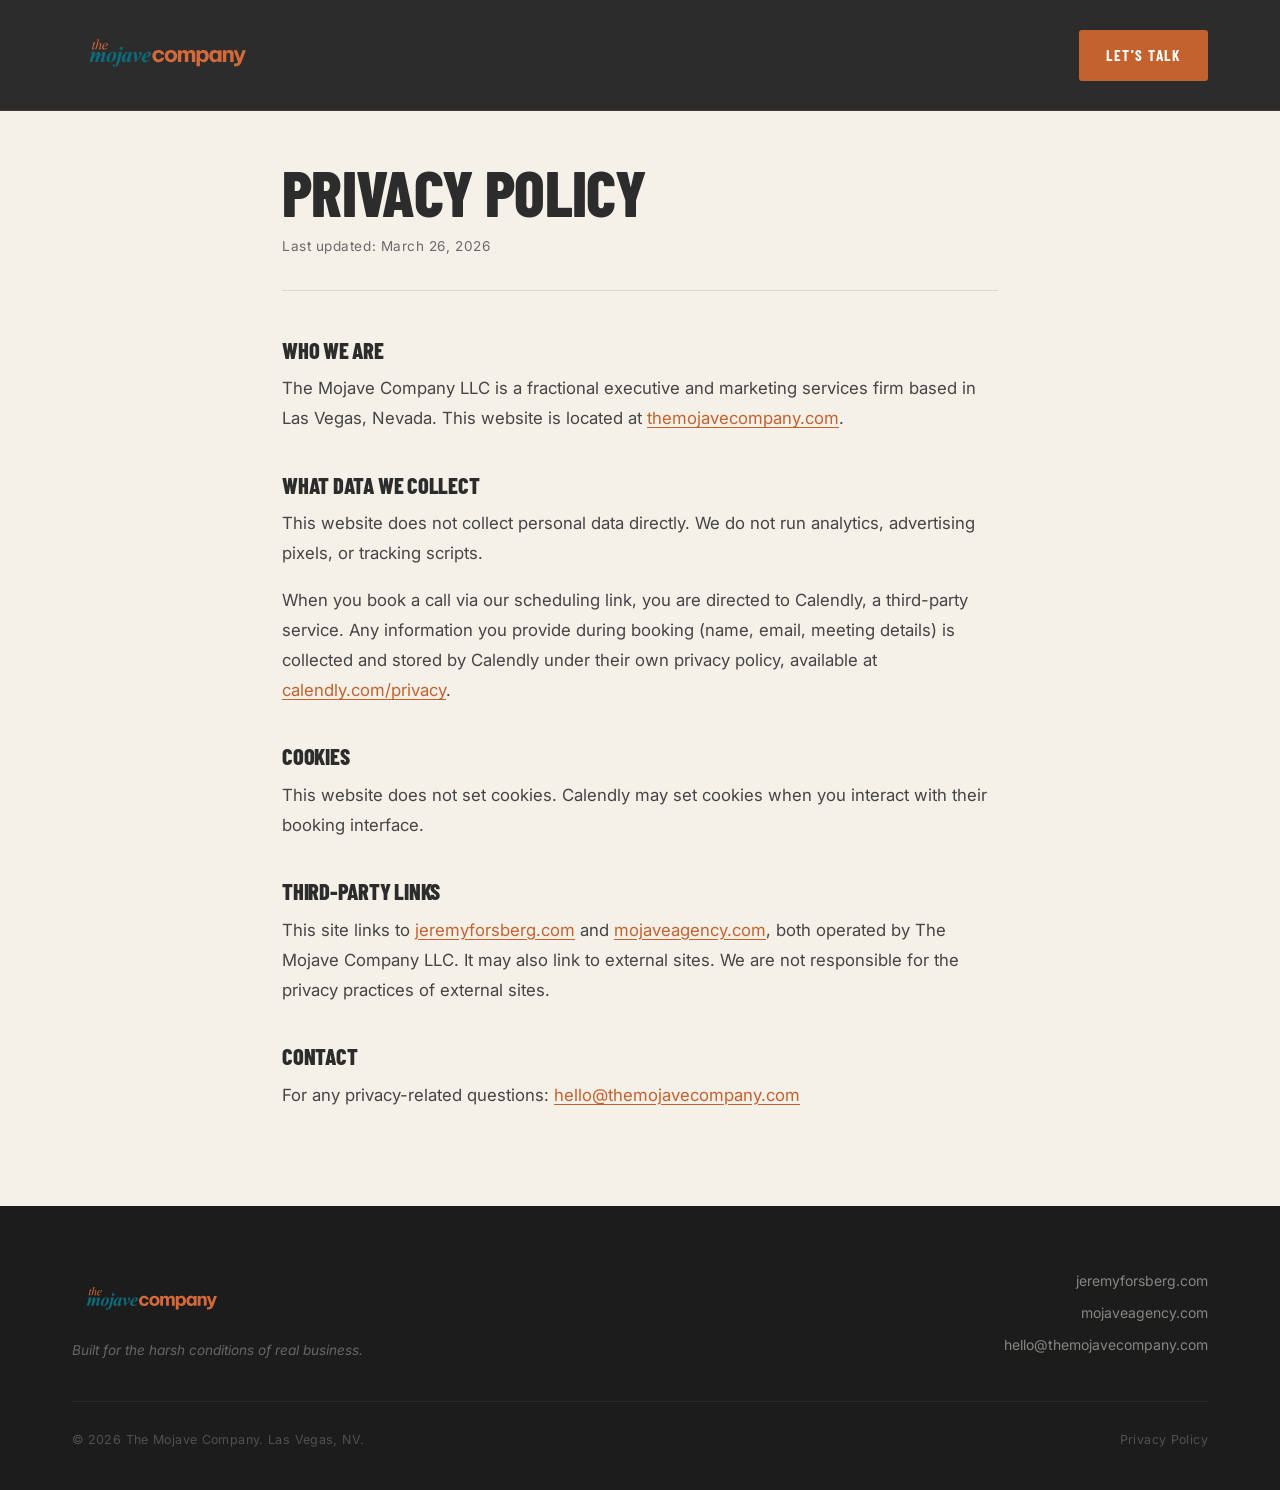
==== privacy.html @ a732d6ca "Add privacy policy page; add footer privacy link - New privacy.html with nav/footer matching index.h" ====
<!DOCTYPE html>
<html lang="en">
<head>
  <meta charset="UTF-8">
  <meta name="viewport" content="width=device-width, initial-scale=1.0">
  <title>Privacy Policy — The Mojave Company</title>
  <meta name="description" content="Privacy policy for The Mojave Company LLC.">
  <link rel="preconnect" href="https://fonts.googleapis.com">
  <link rel="preconnect" href="https://fonts.gstatic.com" crossorigin>
  <link href="https://fonts.googleapis.com/css2?family=Barlow+Condensed:ital,wght@0,400;0,600;0,700;0,800;1,700&family=Inter:wght@400;500;600&display=swap" rel="stylesheet">
  <link rel="stylesheet" href="style.css">
  <link rel="icon" type="image/png" href="assets/mojave-m.png">
  <link rel="apple-touch-icon" href="assets/mojave-m.png">
  <style>
    .privacy {
      padding: 10rem 0 6rem;
      min-height: 100vh;
    }
    .privacy__header {
      margin-bottom: 3rem;
      padding-bottom: 2rem;
      border-bottom: 1px solid rgba(44, 44, 44, 0.12);
    }
    .privacy__title {
      font-size: clamp(2.5rem, 5vw, 4rem);
      margin-bottom: 0.75rem;
    }
    .privacy__updated {
      font-size: 0.85rem;
      color: var(--muted);
      letter-spacing: 0.04em;
    }
    .privacy__body {
      display: flex;
      flex-direction: column;
      gap: 2.5rem;
    }
    .privacy__section h2 {
      font-size: 1.4rem;
      margin-bottom: 0.75rem;
      color: var(--charcoal);
    }
    .privacy__section p {
      font-size: 1.05rem;
      line-height: 1.8;
      color: #454545;
    }
    .privacy__section p + p {
      margin-top: 1rem;
    }
    .privacy__section a {
      color: var(--burnt-orange);
      text-decoration: underline;
      text-underline-offset: 3px;
    }
    .privacy__section a:hover {
      opacity: 0.8;
    }
  </style>
</head>
<body>

  <!-- NAV -->
  <nav class="nav" id="nav">
    <div class="nav__inner">
      <a href="/" class="nav__logo">
        <img src="assets/mojavecompany-logo.svg" alt="The Mojave Company" class="nav__logo-img">
      </a>
      <a href="/#contact" class="btn btn--primary">Let's Talk</a>
    </div>
  </nav>

  <!-- PRIVACY POLICY -->
  <main class="privacy">
    <div class="container container--narrow">

      <div class="privacy__header">
        <h1 class="privacy__title">Privacy Policy</h1>
        <p class="privacy__updated">Last updated: March 26, 2026</p>
      </div>

      <div class="privacy__body">

        <div class="privacy__section">
          <h2>Who we are</h2>
          <p>The Mojave Company LLC is a fractional executive and marketing services firm based in Las Vegas, Nevada. This website is located at <a href="https://themojavecompany.com">themojavecompany.com</a>.</p>
        </div>

        <div class="privacy__section">
          <h2>What data we collect</h2>
          <p>This website does not collect personal data directly. We do not run analytics, advertising pixels, or tracking scripts.</p>
          <p>When you book a call via our scheduling link, you are directed to Calendly, a third-party service. Any information you provide during booking (name, email, meeting details) is collected and stored by Calendly under their own privacy policy, available at <a href="https://calendly.com/privacy" target="_blank" rel="noopener">calendly.com/privacy</a>.</p>
        </div>

        <div class="privacy__section">
          <h2>Cookies</h2>
          <p>This website does not set cookies. Calendly may set cookies when you interact with their booking interface.</p>
        </div>

        <div class="privacy__section">
          <h2>Third-party links</h2>
          <p>This site links to <a href="https://jeremyforsberg.com" target="_blank" rel="noopener">jeremyforsberg.com</a> and <a href="https://mojaveagency.com" target="_blank" rel="noopener">mojaveagency.com</a>, both operated by The Mojave Company LLC. It may also link to external sites. We are not responsible for the privacy practices of external sites.</p>
        </div>

        <div class="privacy__section">
          <h2>Contact</h2>
          <p>For any privacy-related questions: <a href="mailto:hello@themojavecompany.com">hello@themojavecompany.com</a></p>
        </div>

      </div>
    </div>
  </main>

  <!-- FOOTER -->
  <footer class="footer">
    <div class="container">
      <div class="footer__inner">
        <div class="footer__brand">
          <img src="assets/mojavecompany-logo.svg" alt="The Mojave Company" class="footer__logo-img">
          <span class="footer__tagline">Built for the harsh conditions of real business.</span>
        </div>
        <nav class="footer__links" aria-label="Footer navigation">
          <a href="https://jeremyforsberg.com" target="_blank" rel="noopener">jeremyforsberg.com</a>
          <a href="https://mojaveagency.com" target="_blank" rel="noopener">mojaveagency.com</a>
          <a href="mailto:hello@themojavecompany.com">hello@themojavecompany.com</a>
        </nav>
      </div>
      <div class="footer__bottom">
        <span>&copy; 2026 The Mojave Company. Las Vegas, NV.</span>
        <a href="privacy.html">Privacy Policy</a>
      </div>
    </div>
  </footer>

</body>
</html>
---- style.css ----
/* ============================================================
   THE MOJAVE COMPANY — style.css
   themojavecompany.com
   ============================================================ */

/* ── Custom Properties ─────────────────────────────────────── */
:root {
  --sand:         #D4B896;
  --charcoal:     #2C2C2C;
  --burnt-orange: #C4622D;
  --teal:         #4A8B8B;
  --off-white:    #F5F0E8;
  --dark:         #1C1C1C;
  --muted:        #6B6B6B;

  --font-heading: 'Barlow Condensed', sans-serif;
  --font-body:    'Inter', sans-serif;

  --max-w:        1200px;
  --max-w-narrow: 780px;

  --ease: 0.2s ease;
}

/* ── Reset ──────────────────────────────────────────────────── */
*, *::before, *::after {
  box-sizing: border-box;
  margin: 0;
  padding: 0;
}

html {
  scroll-behavior: smooth;
  font-size: 16px;
}

body {
  font-family: var(--font-body);
  color: var(--charcoal);
  background: var(--off-white);
  line-height: 1.6;
  -webkit-font-smoothing: antialiased;
  -moz-osx-font-smoothing: grayscale;
}

img {
  display: block;
  max-width: 100%;
}

a {
  color: inherit;
  text-decoration: none;
}

ul { list-style: none; }

h1, h2, h3, h4 {
  font-family: var(--font-heading);
  font-weight: 800;
  line-height: 1;
  text-transform: uppercase;
  letter-spacing: -0.01em;
}

/* ── Containers ─────────────────────────────────────────────── */
.container {
  max-width: var(--max-w);
  margin: 0 auto;
  padding: 0 2rem;
}

.container--narrow {
  max-width: var(--max-w-narrow);
  margin: 0 auto;
  padding: 0 2rem;
}

/* ── Section Labels ─────────────────────────────────────────── */
.section__label {
  display: block;
  font-family: var(--font-heading);
  font-size: 1.05rem;
  font-weight: 800;
  letter-spacing: 0.22em;
  text-transform: uppercase;
  color: var(--teal);
  margin-bottom: 1rem;
}

.section__label--accent { color: var(--burnt-orange); }
.section__label--light  { color: var(--sand); }

.section__title {
  font-size: clamp(2.5rem, 5vw, 3.75rem);
  margin-bottom: 3.5rem;
}

/* ── Buttons ────────────────────────────────────────────────── */
.btn {
  display: inline-block;
  font-family: var(--font-heading);
  font-size: 0.95rem;
  font-weight: 700;
  letter-spacing: 0.1em;
  text-transform: uppercase;
  padding: 0.7rem 1.6rem;
  border-radius: 3px;
  border: 2px solid transparent;
  cursor: pointer;
  transition: background var(--ease), color var(--ease), border-color var(--ease);
  white-space: nowrap;
  text-align: center;
}

.btn--lg   { font-size: 1.05rem; padding: 0.9rem 2.2rem; }
.btn--full { width: 100%; display: block; }

/* Primary — burnt orange fill */
.btn--primary {
  background: var(--burnt-orange);
  color: #fff;
  border-color: var(--burnt-orange);
}
.btn--primary:hover {
  background: #ad5426;
  border-color: #ad5426;
}

/* Ghost — for dark backgrounds */
.btn--ghost {
  background: transparent;
  color: var(--off-white);
  border-color: rgba(245, 240, 232, 0.35);
}
.btn--ghost:hover {
  background: rgba(245, 240, 232, 0.08);
  border-color: rgba(245, 240, 232, 0.7);
}

/* Outline light — on dark card */
.btn--outline-light {
  background: transparent;
  color: var(--off-white);
  border-color: rgba(245, 240, 232, 0.4);
}
.btn--outline-light:hover {
  background: var(--off-white);
  color: var(--charcoal);
}

/* Outline dark — on light card */
.btn--outline-dark {
  background: transparent;
  color: rgba(245, 240, 232, 0.9);
  border-color: rgba(245, 240, 232, 0.35);
}
.btn--outline-dark:hover {
  background: rgba(245, 240, 232, 0.12);
  border-color: rgba(245, 240, 232, 0.7);
}

/* Secondary — charcoal outline on light bg */
.btn--secondary {
  background: transparent;
  color: var(--charcoal);
  border-color: var(--charcoal);
}
.btn--secondary:hover {
  background: var(--charcoal);
  color: var(--off-white);
}

/* Submit — inside contact section */
.btn--submit {
  background: var(--charcoal);
  color: var(--off-white);
  border-color: var(--charcoal);
  margin-top: 0.5rem;
}
.btn--submit:hover {
  background: var(--dark);
  border-color: var(--dark);
}


/* ============================================================
   NAV
   ============================================================ */

.nav {
  position: fixed;
  top: 0;
  left: 0;
  right: 0;
  z-index: 200;
  background: var(--charcoal);
  border-bottom: 1px solid rgba(212, 184, 150, 0.1);
}

.nav__inner {
  max-width: var(--max-w);
  margin: 0 auto;
  padding: 1.2rem 2rem;
  display: flex;
  align-items: center;
  justify-content: space-between;
}

.nav__logo {
  display: flex;
  align-items: center;
}

.nav__logo-img {
  height: 72px;
  width: auto;
  display: block;
}

@media (max-width: 640px) {
  .nav__logo-img { height: 52px; }
}


/* ============================================================
   HERO
   ============================================================ */

.hero {
  position: relative;
  min-height: 100svh;
  display: flex;
  align-items: center;
  background: var(--charcoal);
  overflow: hidden;
  padding-top: 80px;
}

/* Subtle warmth gradients — no image dependency */
.hero__bg {
  position: absolute;
  inset: 0;
  pointer-events: none;
  background:
    radial-gradient(ellipse 70% 55% at 105% 105%, rgba(196, 98, 45, 0.18) 0%, transparent 55%),
    radial-gradient(ellipse 55% 45% at -5%  -5%,  rgba(74, 139, 139, 0.1)  0%, transparent 50%);
}

/* Thin horizon rule at section break */
.hero::after {
  content: '';
  position: absolute;
  bottom: 0;
  left: 0;
  right: 0;
  height: 1px;
  background: linear-gradient(90deg, transparent 0%, var(--burnt-orange) 40%, var(--sand) 60%, transparent 100%);
  opacity: 0.5;
}

.hero__inner {
  position: relative;
  z-index: 1;
  max-width: var(--max-w);
  margin: 0 auto;
  padding: 8rem 2rem 6rem;
}

.hero__eyebrow {
  font-family: var(--font-heading);
  font-size: 1.25rem;
  font-weight: 800;
  letter-spacing: 0.22em;
  text-transform: uppercase;
  color: var(--teal);
  margin-bottom: 1.75rem;
}

.hero__headline {
  font-size: clamp(3.75rem, 9.5vw, 8.5rem);
  font-weight: 800;
  color: var(--off-white);
  line-height: 0.93;
  letter-spacing: -0.025em;
  margin-bottom: 2.25rem;
}

.hero__headline em {
  font-style: normal;
  color: var(--burnt-orange);
}

.hero__subhead {
  font-size: clamp(1.1rem, 2vw, 1.35rem);
  color: var(--sand);
  max-width: 560px;
  line-height: 1.7;
  margin-bottom: 3rem;
  opacity: 0.9;
}

.hero__actions {
  display: flex;
  gap: 1rem;
  flex-wrap: wrap;
}

/* Scroll indicator */
.hero__scroll {
  position: absolute;
  bottom: 2.5rem;
  left: 50%;
  transform: translateX(-50%);
  z-index: 1;
}

.hero__scroll span {
  display: block;
  width: 1px;
  height: 56px;
  background: linear-gradient(to bottom, transparent, var(--sand));
  margin: 0 auto;
  animation: scrollDrop 2s ease-in-out infinite;
  opacity: 0.5;
}

@keyframes scrollDrop {
  0%   { transform: scaleY(0); transform-origin: top; opacity: 0; }
  40%  { transform: scaleY(1); transform-origin: top; opacity: 0.5; }
  60%  { transform: scaleY(1); transform-origin: bottom; opacity: 0.5; }
  100% { transform: scaleY(0); transform-origin: bottom; opacity: 0; }
}


/* ============================================================
   SERVICES
   ============================================================ */

.services {
  background: var(--off-white);
  padding: 7rem 0;
}

.services__header {
  margin-bottom: 0;
}

.services__grid {
  display: grid;
  grid-template-columns: 1fr 1fr;
  gap: 1.5rem;
}

.service-card {
  padding: 3rem;
  border-radius: 6px;
  display: flex;
  flex-direction: column;
  gap: 1.5rem;
}

.service-card--exec   { background: var(--charcoal); color: var(--off-white); }
.service-card--agency { background: var(--teal);     color: var(--off-white); }

.service-card__track {
  font-family: var(--font-heading);
  font-size: 0.7rem;
  font-weight: 700;
  letter-spacing: 0.28em;
  text-transform: uppercase;
  opacity: 0.4;
}

.service-card__title {
  font-size: clamp(2.75rem, 4.5vw, 3.75rem);
  line-height: 0.93;
}

.service-card__meta {
  font-size: 0.78rem;
  font-weight: 600;
  letter-spacing: 0.1em;
  text-transform: uppercase;
  opacity: 0.55;
  padding: 0.65rem 0;
  border-top: 1px solid rgba(255,255,255,0.12);
  border-bottom: 1px solid rgba(255,255,255,0.12);
}

.service-card__desc {
  font-size: 1.1rem;
  line-height: 1.7;
  opacity: 0.8;
  flex: 1;
}

.service-card__list {
  display: flex;
  flex-direction: column;
  gap: 0.55rem;
}

.service-card__list li {
  font-size: 0.9rem;
  padding-left: 1.5rem;
  position: relative;
  opacity: 0.75;
  line-height: 1.5;
}

.service-card__list li::before {
  content: '—';
  position: absolute;
  left: 0;
  color: var(--sand);
  opacity: 0.7;
  font-family: var(--font-heading);
}

.service-card--agency .service-card__list li::before {
  color: rgba(245, 240, 232, 0.6);
}


/* ============================================================
   THE MOJAVE METHOD
   ============================================================ */

.method {
  background: var(--dark);
  padding: 7rem 0;
  color: var(--off-white);
}

.method__quote {
  font-family: var(--font-heading);
  font-size: clamp(1.9rem, 3.5vw, 3rem);
  font-weight: 700;
  line-height: 1.1;
  color: var(--sand);
  border-left: 3px solid var(--burnt-orange);
  padding-left: 2rem;
  margin: 1.75rem 0 2.25rem;
  font-style: normal;
}

.method__body {
  font-size: 1.2rem;
  line-height: 1.8;
  color: rgba(245, 240, 232, 0.65);
  margin-bottom: 3.5rem;
}

.method__pillars {
  display: grid;
  grid-template-columns: repeat(3, 1fr);
  gap: 1.5rem;
}

.method__pillar {
  padding: 2rem;
  border-radius: 6px;
  background: rgba(245, 240, 232, 0.04);
  border: 1px solid rgba(245, 240, 232, 0.07);
}

.method__pillar-num {
  display: block;
  font-family: var(--font-heading);
  font-size: 2.5rem;
  font-weight: 700;
  letter-spacing: 0.2em;
  color: var(--burnt-orange);
  margin-bottom: 0.75rem;
}

.method__pillar-title {
  font-size: 1.6rem;
  color: var(--off-white);
  margin-bottom: 0.75rem;
}

.method__pillar-body {
  font-size: 1rem;
  line-height: 1.65;
  color: rgba(245, 240, 232, 0.5);
}


/* ============================================================
   ABOUT
   ============================================================ */

.about {
  background: var(--off-white);
  padding: 7rem 0;
}

.about__grid {
  display: grid;
  grid-template-columns: 360px 1fr;
  gap: 5rem;
  align-items: start;
}

.about__image-wrap {
  position: relative;
  border-radius: 6px;
  overflow: hidden;
  background: var(--sand);
  aspect-ratio: 3 / 4;
}

.about__photo {
  width: 100%;
  height: 100%;
  object-fit: cover;
  object-position: center top;
}


.about__name {
  font-size: clamp(2.75rem, 4.5vw, 4.25rem);
  margin-bottom: 0.5rem;
}

.about__role {
  font-family: var(--font-heading);
  font-size: 1rem;
  font-weight: 700;
  letter-spacing: 0.18em;
  text-transform: uppercase;
  color: var(--burnt-orange);
  margin-bottom: 2.25rem;
}

.about__body {
  font-size: 1.15rem;
  line-height: 1.75;
  color: #454545;
  margin-bottom: 1.25rem;
}

.about__stats {
  display: flex;
  gap: 3rem;
  margin: 2.25rem 0;
  padding: 1.5rem 0;
  border-top: 1px solid rgba(44, 44, 44, 0.1);
  border-bottom: 1px solid rgba(44, 44, 44, 0.1);
}

.about__stat {
  display: flex;
  flex-direction: column;
  gap: 0.3rem;
}

.about__stat-num {
  font-family: var(--font-heading);
  font-size: 2.25rem;
  font-weight: 800;
  color: var(--charcoal);
  line-height: 1;
}

.about__stat-label {
  font-size: 0.68rem;
  font-weight: 600;
  letter-spacing: 0.12em;
  text-transform: uppercase;
  color: var(--muted);
}


/* ============================================================
   CONTACT
   ============================================================ */

.contact {
  background: var(--burnt-orange);
  padding: 7rem 0;
  color: var(--off-white);
}

.contact__headline {
  font-size: clamp(2.5rem, 5vw, 4rem);
  color: var(--off-white);
  margin-bottom: 1rem;
}

.contact__subhead {
  font-size: 1.2rem;
  line-height: 1.7;
  opacity: 0.85;
  margin-bottom: 3rem;
}



/* ============================================================
   FOOTER
   ============================================================ */

.footer {
  background: var(--dark);
  padding: 4rem 0 2.5rem;
  color: var(--off-white);
}

.footer__inner {
  display: flex;
  align-items: flex-start;
  justify-content: space-between;
  gap: 2rem;
  padding-bottom: 2.5rem;
  border-bottom: 1px solid rgba(212, 184, 150, 0.08);
  flex-wrap: wrap;
}

.footer__brand {
  display: flex;
  flex-direction: column;
  gap: 0.6rem;
}

.footer__logo-img {
  width: 160px;
  height: auto;
  display: block;
}

.footer__tagline {
  font-size: 0.85rem;
  color: rgba(245, 240, 232, 0.35);
  font-style: italic;
}

.footer__links {
  display: flex;
  flex-direction: column;
  align-items: flex-end;
  gap: 0.6rem;
}

.footer__links a {
  font-size: 0.875rem;
  color: rgba(245, 240, 232, 0.5);
  transition: color var(--ease);
}

.footer__links a:hover { color: var(--sand); }

.footer__bottom {
  padding-top: 1.75rem;
  font-size: 0.78rem;
  color: rgba(245, 240, 232, 0.25);
  letter-spacing: 0.03em;
  display: flex;
  justify-content: space-between;
  align-items: center;
  gap: 1rem;
  flex-wrap: wrap;
}

.footer__bottom a {
  color: rgba(245, 240, 232, 0.25);
  transition: color var(--ease);
}

.footer__bottom a:hover {
  color: rgba(245, 240, 232, 0.5);
}


/* ============================================================
   RESPONSIVE
   ============================================================ */

@media (max-width: 960px) {
  .services__grid {
    grid-template-columns: 1fr;
  }

  .method__pillars {
    grid-template-columns: 1fr 1fr;
  }

  .about__grid {
    grid-template-columns: 1fr;
    gap: 3rem;
  }

  .about__image-wrap {
    max-width: 320px;
    aspect-ratio: 1 / 1;
  }
}

@media (max-width: 640px) {
  .nav__inner {
    padding: 1rem 1.25rem;
  }


  .hero__inner {
    padding: 6rem 1.25rem 5rem;
  }

  .hero__actions {
    flex-direction: column;
    align-items: flex-start;
  }

  .hero__actions .btn { width: 100%; text-align: center; }

  .hero__scroll { display: none; }

  .services,
  .method,
  .about,
  .contact,
  .footer {
    padding-top: 5rem;
    padding-bottom: 5rem;
  }

  .service-card { padding: 2.25rem 1.75rem; }

  .method__pillars {
    grid-template-columns: 1fr;
  }

  .about__stats {
    flex-wrap: wrap;
    gap: 1.5rem;
  }

  .footer__inner {
    flex-direction: column;
  }

  .footer__links {
    align-items: flex-start;
  }

  .container,
  .container--narrow {
    padding: 0 1.25rem;
  }
}

@media (prefers-reduced-motion: reduce) {
  html { scroll-behavior: auto; }
  .hero__scroll span { animation: none; }
}
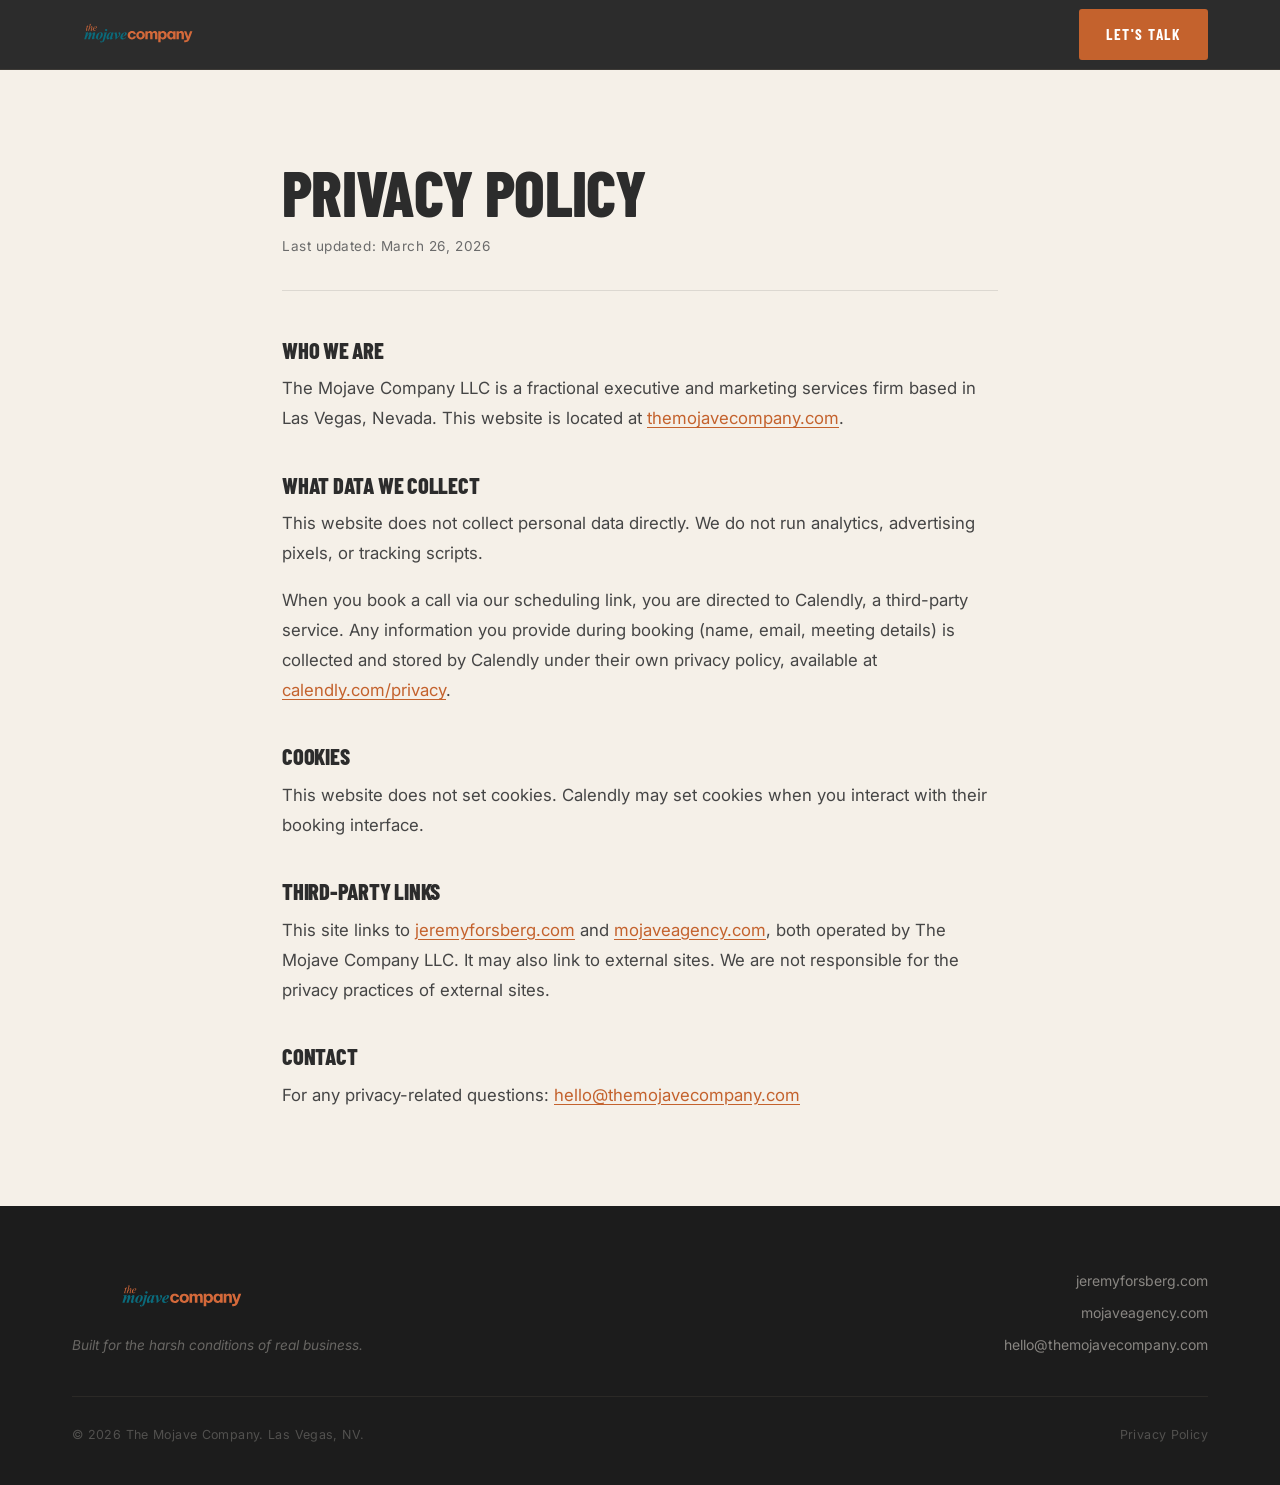
==== commit b3872ac1: "Fix logo sizing with explicit wrapper divs Nav: .nav__logo-wrap max-width 200px, height 50px, overfl" ====
--- a/privacy.html
+++ b/privacy.html
@@ -64,7 +64,9 @@
   <nav class="nav" id="nav">
     <div class="nav__inner">
       <a href="/" class="nav__logo">
-        <img src="assets/mojavecompany-logo.svg" alt="The Mojave Company" class="nav__logo-img">
+        <div class="nav__logo-wrap">
+          <img src="assets/mojavecompany-logo.svg" alt="The Mojave Company" class="nav__logo-img">
+        </div>
       </a>
       <a href="/#contact" class="btn btn--primary">Let's Talk</a>
     </div>
@@ -116,7 +118,9 @@
     <div class="container">
       <div class="footer__inner">
         <div class="footer__brand">
-          <img src="assets/mojavecompany-logo.svg" alt="The Mojave Company" class="footer__logo-img">
+          <div class="footer__logo-wrap">
+            <img src="assets/mojavecompany-logo.svg" alt="The Mojave Company" class="footer__logo-img">
+          </div>
           <span class="footer__tagline">Built for the harsh conditions of real business.</span>
         </div>
         <nav class="footer__links" aria-label="Footer navigation">
--- a/style.css
+++ b/style.css
@@ -194,14 +194,16 @@
   left: 0;
   right: 0;
   z-index: 200;
+  height: 70px;
   background: var(--charcoal);
   border-bottom: 1px solid rgba(212, 184, 150, 0.1);
 }
 
 .nav__inner {
   max-width: var(--max-w);
+  height: 100%;
   margin: 0 auto;
-  padding: 1.2rem 2rem;
+  padding: 0 2rem;
   display: flex;
   align-items: center;
   justify-content: space-between;
@@ -212,14 +214,21 @@
   align-items: center;
 }
 
+.nav__logo-wrap {
+  max-width: 200px;
+  height: 50px;
+  overflow: hidden;
+}
+
 .nav__logo-img {
-  height: 72px;
-  width: auto;
+  width: 100%;
+  height: 100%;
+  object-fit: contain;
   display: block;
 }
 
 @media (max-width: 640px) {
-  .nav__logo-img { height: 52px; }
+  .nav__logo-img { width: 110px; max-width: 110px; }
 }
 
 
@@ -234,7 +243,7 @@
   align-items: center;
   background: var(--charcoal);
   overflow: hidden;
-  padding-top: 80px;
+  padding-top: 70px;
 }
 
 /* Subtle warmth gradients — no image dependency */
@@ -625,9 +634,16 @@
   gap: 0.6rem;
 }
 
+.footer__logo-wrap {
+  max-width: 220px;
+  height: 55px;
+  overflow: hidden;
+}
+
 .footer__logo-img {
-  width: 160px;
-  height: auto;
+  width: 100%;
+  height: 100%;
+  object-fit: contain;
   display: block;
 }
 
